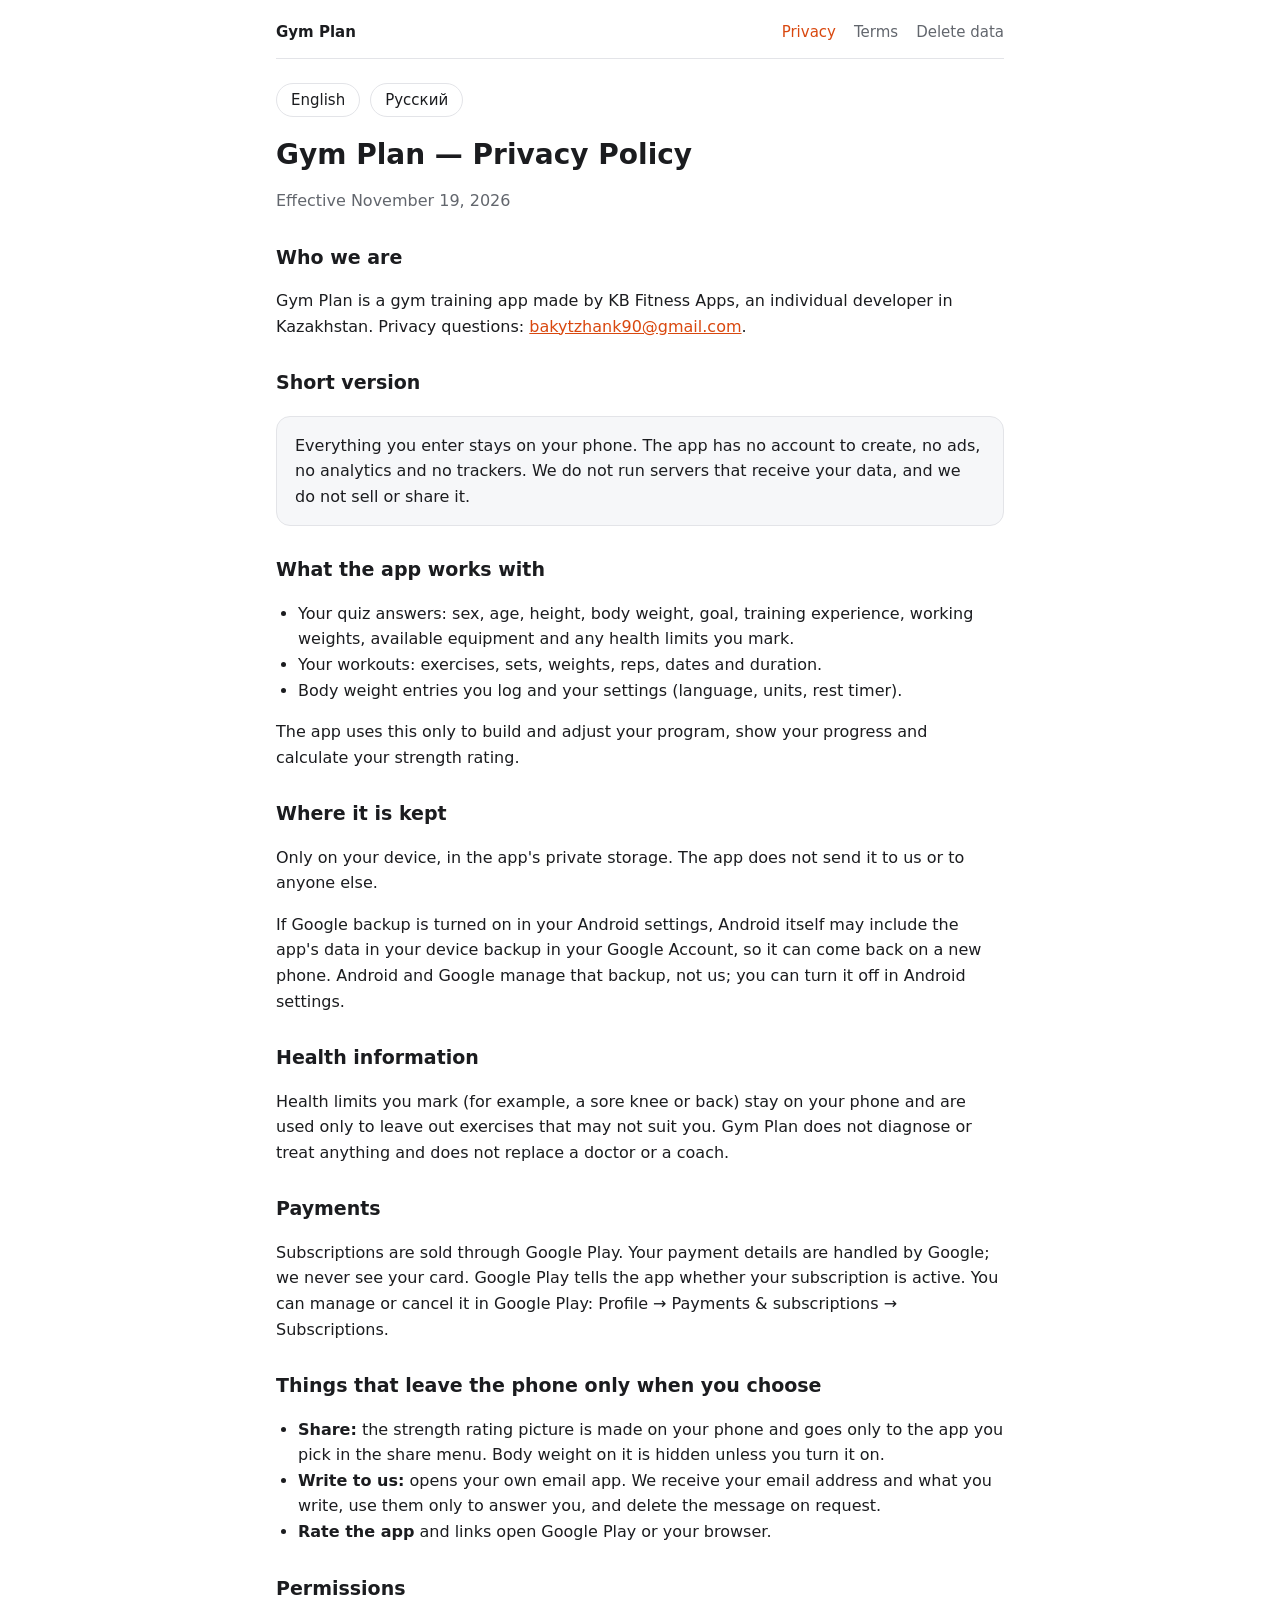
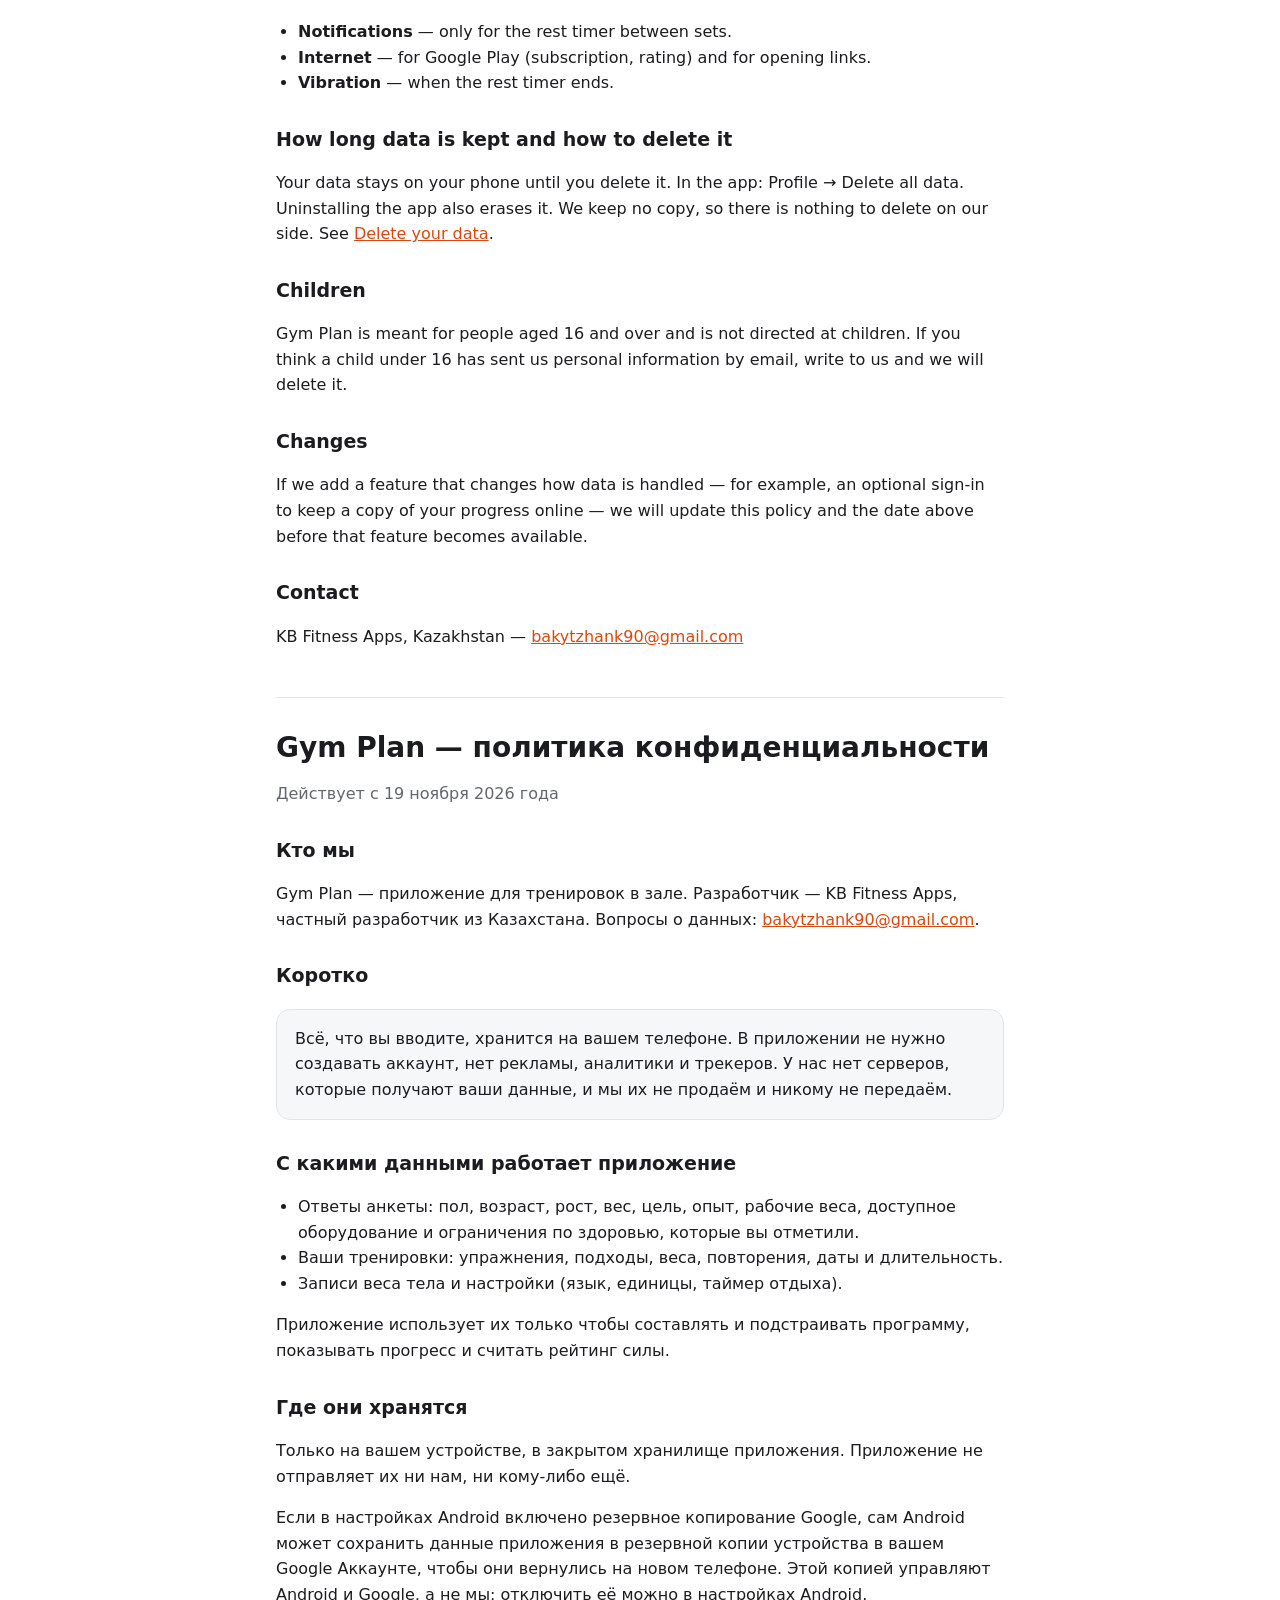
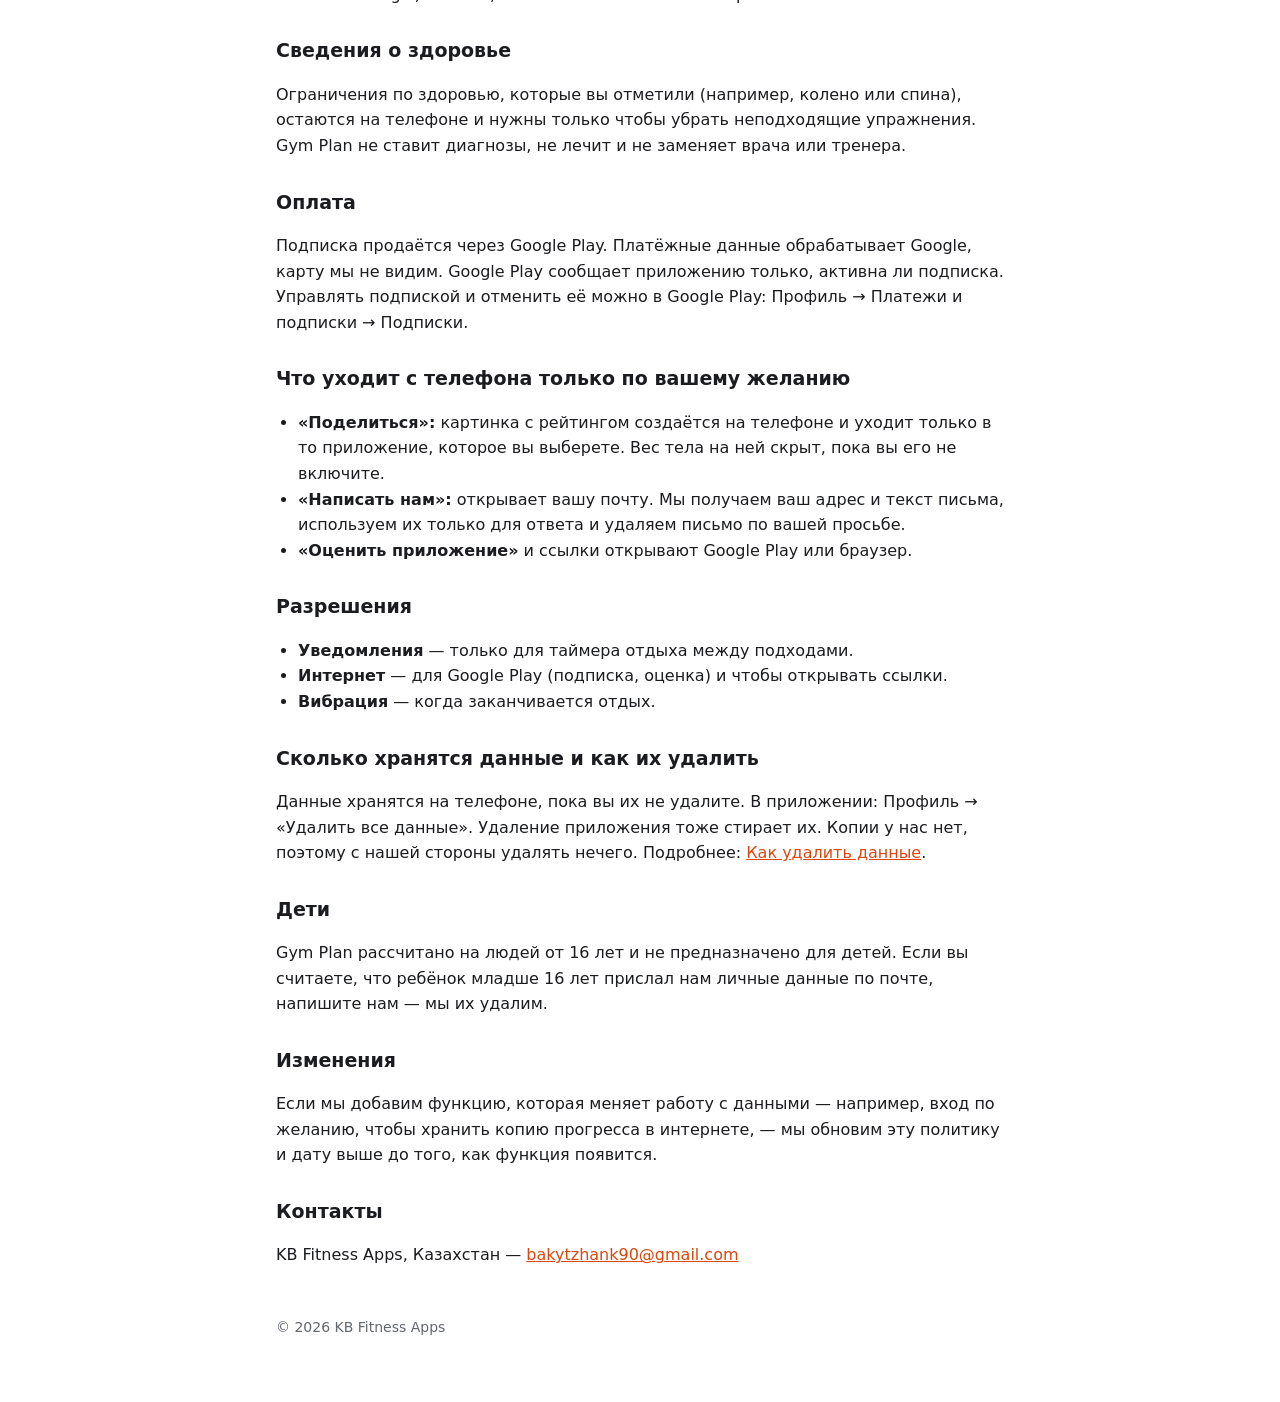
==== privacy.html @ f18977e0 "Privacy policy, terms of use and data deletion pages (English and Russian) Co-Authored-By: Claude Op" ====
<!doctype html>
<html lang="en">
<head>
<meta charset="utf-8">
<meta name="viewport" content="width=device-width, initial-scale=1">
<title>Gym Plan — Privacy Policy</title>
<meta name="description" content="How the Gym Plan app handles your data.">
<link rel="stylesheet" href="style.css">
</head>
<body>
<div class="wrap">
<header class="top">
  <a class="brand" href="./">Gym Plan</a>
  <a href="privacy.html" aria-current="page">Privacy</a>
  <a href="terms.html">Terms</a>
  <a href="delete.html">Delete data</a>
</header>

<nav class="lang"><a href="#en">English</a><a href="#ru">Русский</a></nav>

<article id="en" lang="en">
<h1>Gym Plan — Privacy Policy</h1>
<p class="muted">Effective November 19, 2026</p>

<h2>Who we are</h2>
<p>Gym Plan is a gym training app made by KB Fitness Apps, an individual developer in Kazakhstan. Privacy questions: <a href="mailto:bakytzhank90@gmail.com">bakytzhank90@gmail.com</a>.</p>

<h2>Short version</h2>
<div class="card">
<p>Everything you enter stays on your phone. The app has no account to create, no ads, no analytics and no trackers. We do not run servers that receive your data, and we do not sell or share it.</p>
</div>

<h2>What the app works with</h2>
<ul>
  <li>Your quiz answers: sex, age, height, body weight, goal, training experience, working weights, available equipment and any health limits you mark.</li>
  <li>Your workouts: exercises, sets, weights, reps, dates and duration.</li>
  <li>Body weight entries you log and your settings (language, units, rest timer).</li>
</ul>
<p>The app uses this only to build and adjust your program, show your progress and calculate your strength rating.</p>

<h2>Where it is kept</h2>
<p>Only on your device, in the app's private storage. The app does not send it to us or to anyone else.</p>
<p>If Google backup is turned on in your Android settings, Android itself may include the app's data in your device backup in your Google Account, so it can come back on a new phone. Android and Google manage that backup, not us; you can turn it off in Android settings.</p>

<h2>Health information</h2>
<p>Health limits you mark (for example, a sore knee or back) stay on your phone and are used only to leave out exercises that may not suit you. Gym Plan does not diagnose or treat anything and does not replace a doctor or a coach.</p>

<h2>Payments</h2>
<p>Subscriptions are sold through Google Play. Your payment details are handled by Google; we never see your card. Google Play tells the app whether your subscription is active. You can manage or cancel it in Google Play: Profile → Payments &amp; subscriptions → Subscriptions.</p>

<h2>Things that leave the phone only when you choose</h2>
<ul>
  <li><strong>Share:</strong> the strength rating picture is made on your phone and goes only to the app you pick in the share menu. Body weight on it is hidden unless you turn it on.</li>
  <li><strong>Write to us:</strong> opens your own email app. We receive your email address and what you write, use them only to answer you, and delete the message on request.</li>
  <li><strong>Rate the app</strong> and links open Google Play or your browser.</li>
</ul>

<h2>Permissions</h2>
<ul>
  <li><strong>Notifications</strong> — only for the rest timer between sets.</li>
  <li><strong>Internet</strong> — for Google Play (subscription, rating) and for opening links.</li>
  <li><strong>Vibration</strong> — when the rest timer ends.</li>
</ul>

<h2>How long data is kept and how to delete it</h2>
<p>Your data stays on your phone until you delete it. In the app: Profile → Delete all data. Uninstalling the app also erases it. We keep no copy, so there is nothing to delete on our side. See <a href="delete.html">Delete your data</a>.</p>

<h2>Children</h2>
<p>Gym Plan is meant for people aged 16 and over and is not directed at children. If you think a child under 16 has sent us personal information by email, write to us and we will delete it.</p>

<h2>Changes</h2>
<p>If we add a feature that changes how data is handled — for example, an optional sign-in to keep a copy of your progress online — we will update this policy and the date above before that feature becomes available.</p>

<h2>Contact</h2>
<p>KB Fitness Apps, Kazakhstan — <a href="mailto:bakytzhank90@gmail.com">bakytzhank90@gmail.com</a></p>
</article>

<hr>

<article id="ru" lang="ru">
<h1>Gym Plan — политика конфиденциальности</h1>
<p class="muted">Действует с 19 ноября 2026 года</p>

<h2>Кто мы</h2>
<p>Gym Plan — приложение для тренировок в зале. Разработчик — KB Fitness Apps, частный разработчик из Казахстана. Вопросы о данных: <a href="mailto:bakytzhank90@gmail.com">bakytzhank90@gmail.com</a>.</p>

<h2>Коротко</h2>
<div class="card">
<p>Всё, что вы вводите, хранится на вашем телефоне. В приложении не нужно создавать аккаунт, нет рекламы, аналитики и трекеров. У нас нет серверов, которые получают ваши данные, и мы их не продаём и никому не передаём.</p>
</div>

<h2>С какими данными работает приложение</h2>
<ul>
  <li>Ответы анкеты: пол, возраст, рост, вес, цель, опыт, рабочие веса, доступное оборудование и ограничения по здоровью, которые вы отметили.</li>
  <li>Ваши тренировки: упражнения, подходы, веса, повторения, даты и длительность.</li>
  <li>Записи веса тела и настройки (язык, единицы, таймер отдыха).</li>
</ul>
<p>Приложение использует их только чтобы составлять и подстраивать программу, показывать прогресс и считать рейтинг силы.</p>

<h2>Где они хранятся</h2>
<p>Только на вашем устройстве, в закрытом хранилище приложения. Приложение не отправляет их ни нам, ни кому-либо ещё.</p>
<p>Если в настройках Android включено резервное копирование Google, сам Android может сохранить данные приложения в резервной копии устройства в вашем Google Аккаунте, чтобы они вернулись на новом телефоне. Этой копией управляют Android и Google, а не мы; отключить её можно в настройках Android.</p>

<h2>Сведения о здоровье</h2>
<p>Ограничения по здоровью, которые вы отметили (например, колено или спина), остаются на телефоне и нужны только чтобы убрать неподходящие упражнения. Gym Plan не ставит диагнозы, не лечит и не заменяет врача или тренера.</p>

<h2>Оплата</h2>
<p>Подписка продаётся через Google Play. Платёжные данные обрабатывает Google, карту мы не видим. Google Play сообщает приложению только, активна ли подписка. Управлять подпиской и отменить её можно в Google Play: Профиль → Платежи и подписки → Подписки.</p>

<h2>Что уходит с телефона только по вашему желанию</h2>
<ul>
  <li><strong>«Поделиться»:</strong> картинка с рейтингом создаётся на телефоне и уходит только в то приложение, которое вы выберете. Вес тела на ней скрыт, пока вы его не включите.</li>
  <li><strong>«Написать нам»:</strong> открывает вашу почту. Мы получаем ваш адрес и текст письма, используем их только для ответа и удаляем письмо по вашей просьбе.</li>
  <li><strong>«Оценить приложение»</strong> и ссылки открывают Google Play или браузер.</li>
</ul>

<h2>Разрешения</h2>
<ul>
  <li><strong>Уведомления</strong> — только для таймера отдыха между подходами.</li>
  <li><strong>Интернет</strong> — для Google Play (подписка, оценка) и чтобы открывать ссылки.</li>
  <li><strong>Вибрация</strong> — когда заканчивается отдых.</li>
</ul>

<h2>Сколько хранятся данные и как их удалить</h2>
<p>Данные хранятся на телефоне, пока вы их не удалите. В приложении: Профиль → «Удалить все данные». Удаление приложения тоже стирает их. Копии у нас нет, поэтому с нашей стороны удалять нечего. Подробнее: <a href="delete.html#ru">Как удалить данные</a>.</p>

<h2>Дети</h2>
<p>Gym Plan рассчитано на людей от 16 лет и не предназначено для детей. Если вы считаете, что ребёнок младше 16 лет прислал нам личные данные по почте, напишите нам — мы их удалим.</p>

<h2>Изменения</h2>
<p>Если мы добавим функцию, которая меняет работу с данными — например, вход по желанию, чтобы хранить копию прогресса в интернете, — мы обновим эту политику и дату выше до того, как функция появится.</p>

<h2>Контакты</h2>
<p>KB Fitness Apps, Казахстан — <a href="mailto:bakytzhank90@gmail.com">bakytzhank90@gmail.com</a></p>
</article>

<footer>© 2026 KB Fitness Apps</footer>
</div>
</body>
</html>
---- style.css ----
:root {
  color-scheme: light dark;
  --bg: #ffffff;
  --fg: #1b1c1f;
  --muted: #62666d;
  --line: #e3e4e8;
  --card: #f6f7f9;
  --acc: #d9480f;
}
@media (prefers-color-scheme: dark) {
  :root {
    --bg: #0f1013;
    --fg: #ececee;
    --muted: #a2a6ae;
    --line: #2a2c31;
    --card: #17191d;
    --acc: #ff8a4c;
  }
}
* { box-sizing: border-box; }
html { -webkit-text-size-adjust: 100%; }
body {
  margin: 0;
  background: var(--bg);
  color: var(--fg);
  font: 16px/1.6 system-ui, -apple-system, "Segoe UI", Roboto, sans-serif;
}
.wrap { max-width: 760px; margin: 0 auto; padding: 20px 16px 64px; }
header.top {
  display: flex; flex-wrap: wrap; align-items: center; gap: 8px 18px;
  padding-bottom: 14px; border-bottom: 1px solid var(--line); margin-bottom: 24px;
}
header.top .brand { font-weight: 800; color: var(--fg); text-decoration: none; margin-right: auto; }
header.top a { color: var(--muted); text-decoration: none; font-size: 15px; }
header.top a[aria-current="page"] { color: var(--acc); }
h1 { font-size: 28px; line-height: 1.25; margin: 0 0 6px; }
h2 { font-size: 19px; margin: 28px 0 6px; }
p, li { overflow-wrap: anywhere; }
ul { padding-left: 22px; }
a { color: var(--acc); }
.muted { color: var(--muted); }
.lang { display: flex; gap: 10px; margin: 0 0 20px; }
.lang a {
  border: 1px solid var(--line); border-radius: 999px; padding: 4px 14px;
  text-decoration: none; color: var(--fg); font-size: 15px;
}
.card { background: var(--card); border: 1px solid var(--line); border-radius: 14px; padding: 16px 18px; margin: 18px 0; }
.card p { margin: 0; }
.links { display: grid; gap: 10px; margin: 22px 0; padding: 0; list-style: none; }
.links a {
  display: block; padding: 14px 16px; border: 1px solid var(--line); border-radius: 12px;
  text-decoration: none; color: var(--fg); background: var(--card);
}
.links small { display: block; color: var(--muted); }
hr { border: 0; border-top: 1px solid var(--line); margin: 48px 0 32px; }
footer { margin-top: 48px; color: var(--muted); font-size: 14px; }
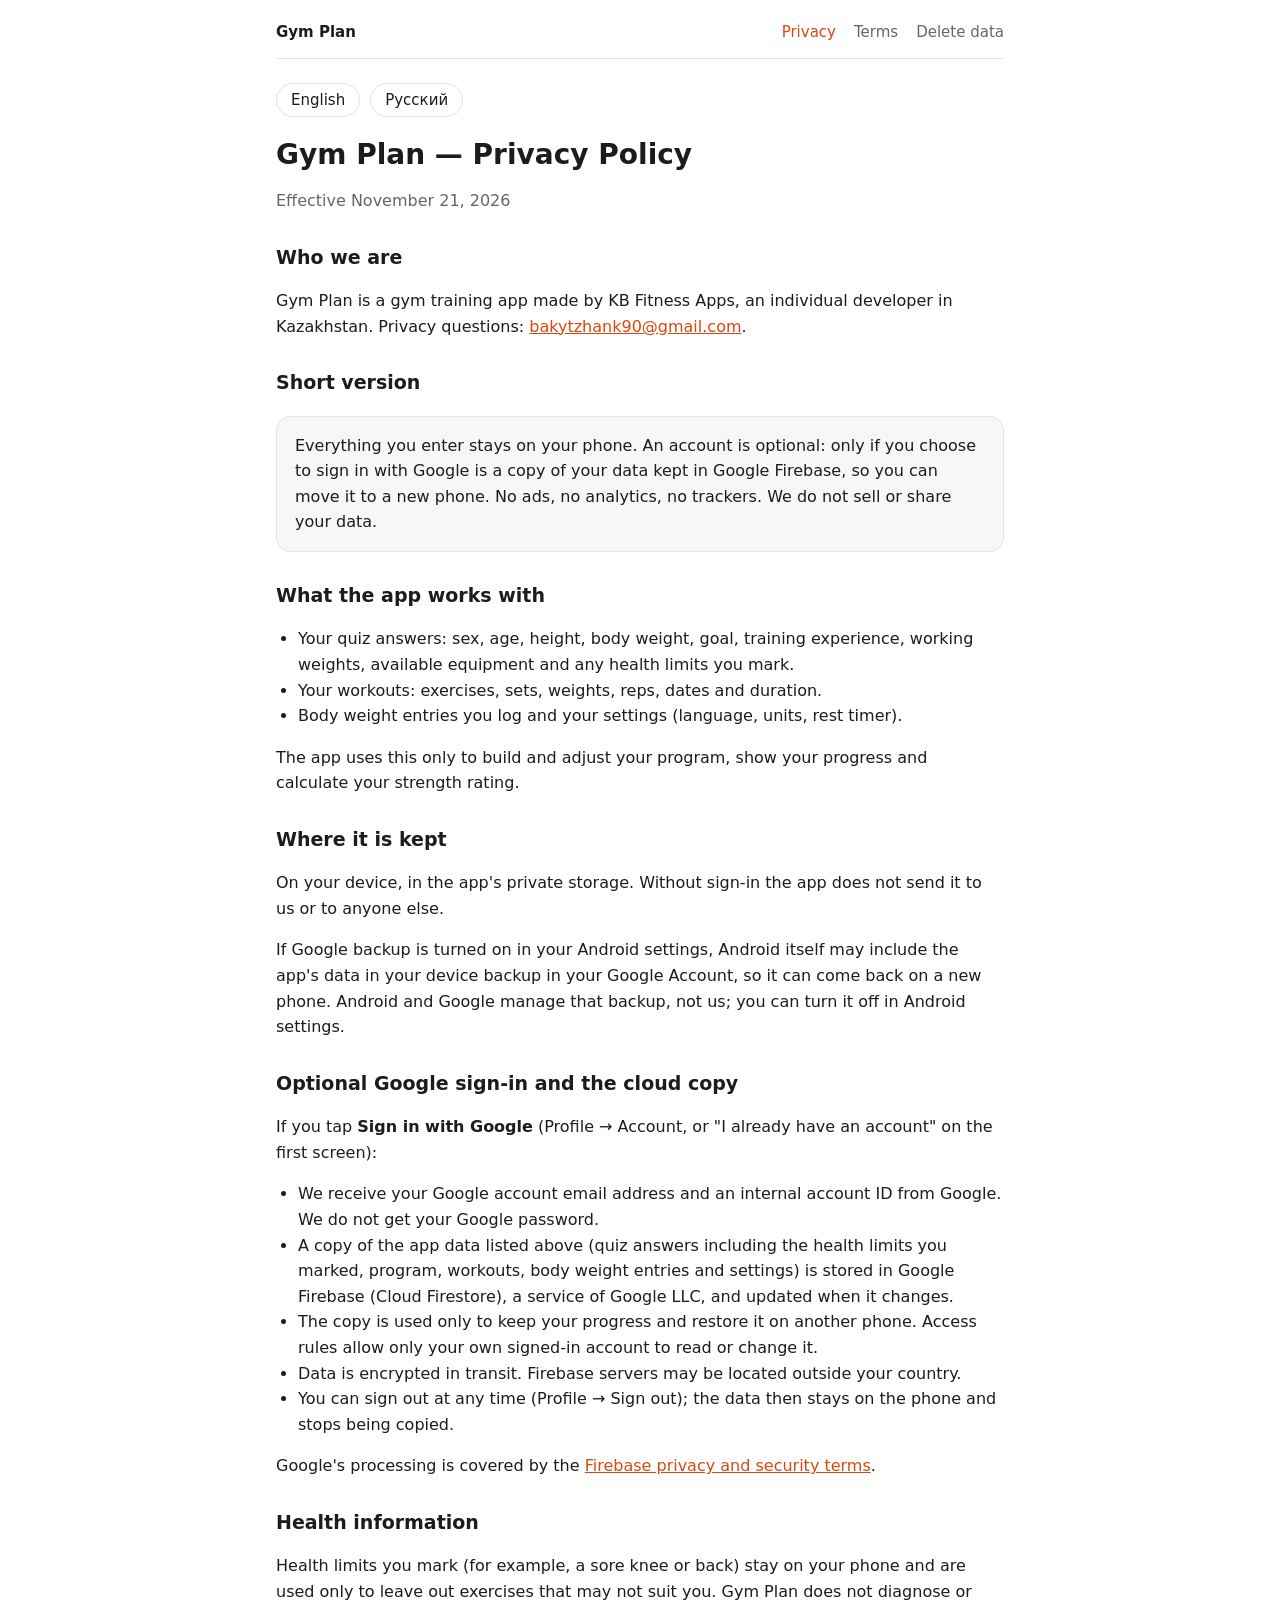
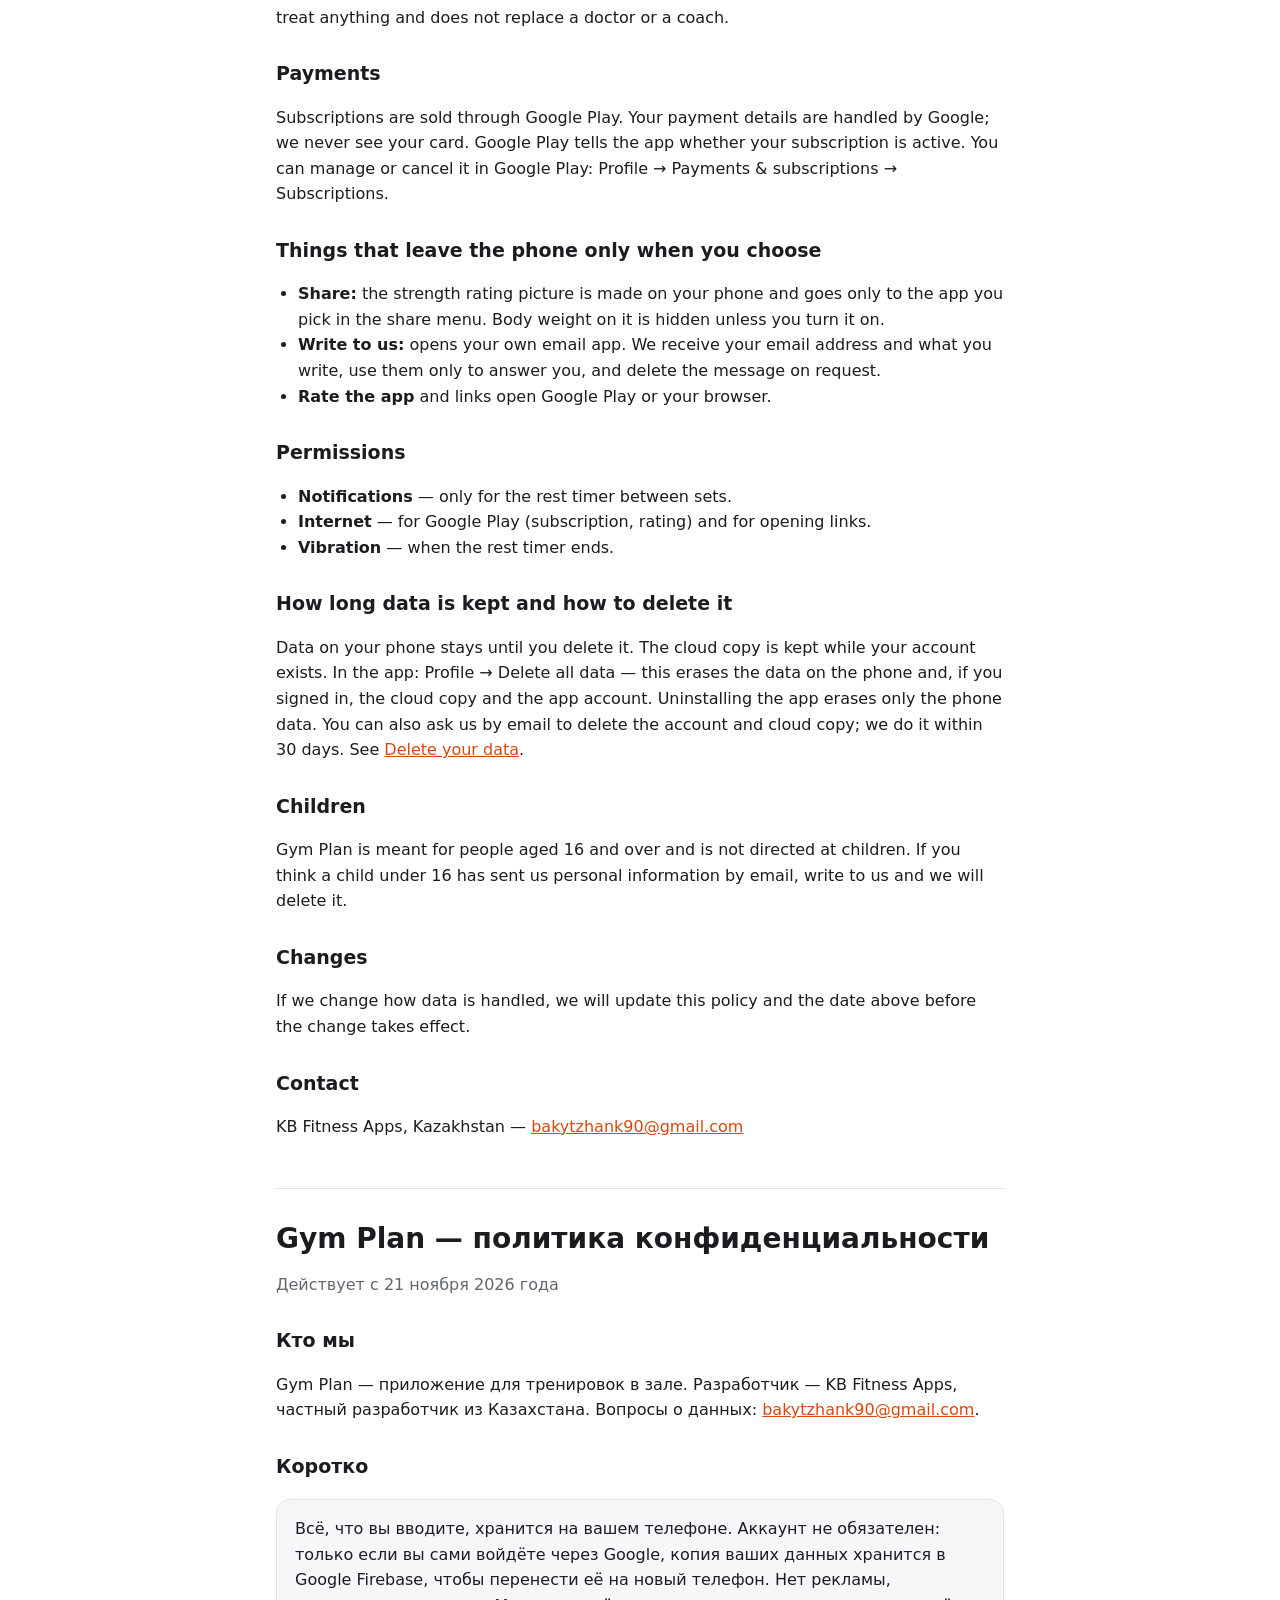
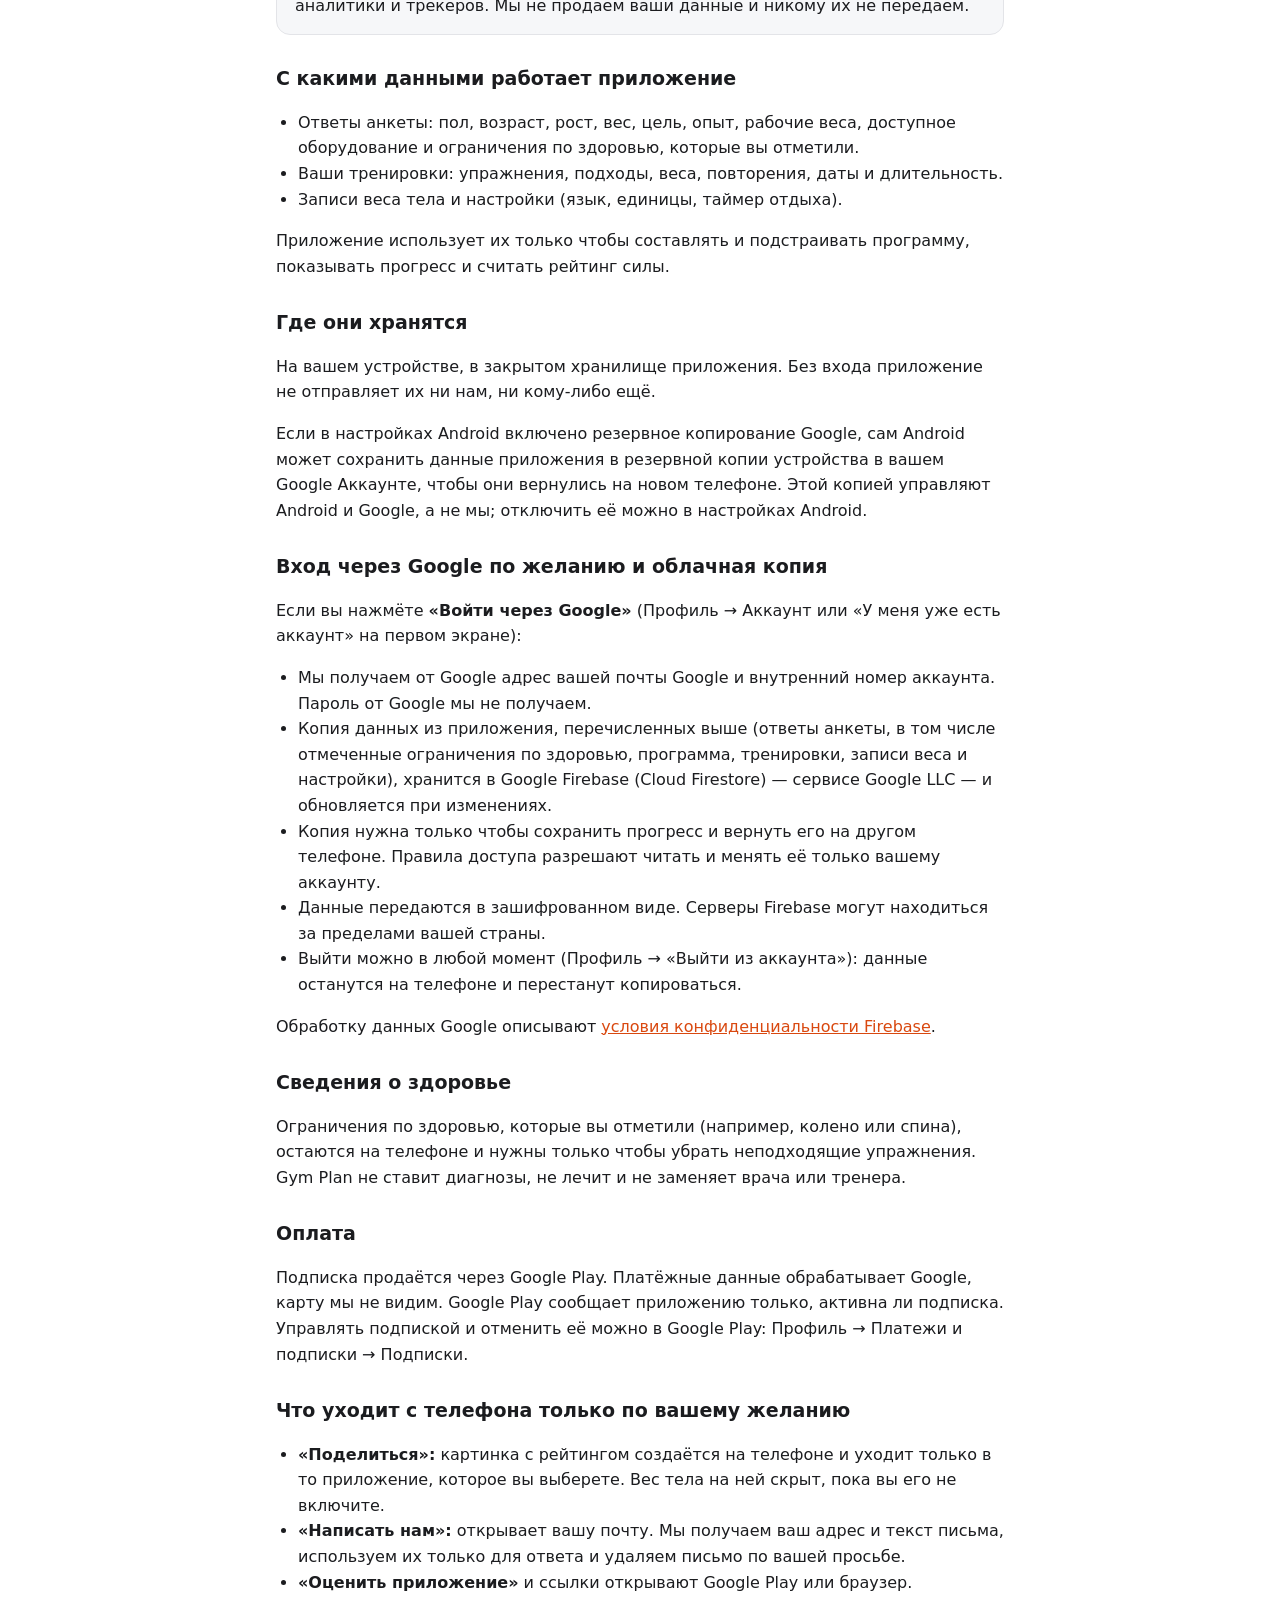
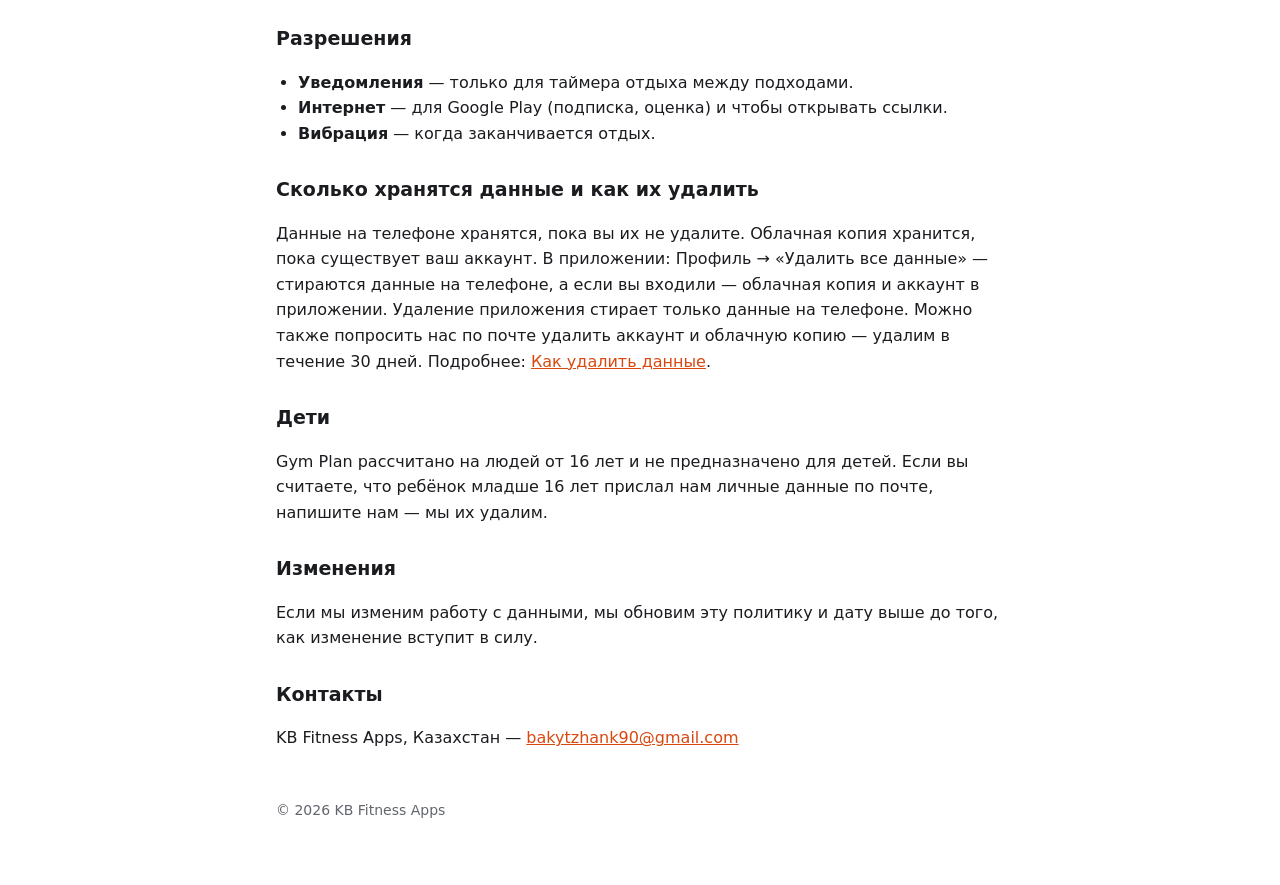
==== commit ccf3f108: "Privacy, terms and deletion pages for the optional Google sign-in and cloud copy Co-Authored-By: Cla" ====
--- a/privacy.html
+++ b/privacy.html
@@ -20,14 +20,14 @@
 
 <article id="en" lang="en">
 <h1>Gym Plan — Privacy Policy</h1>
-<p class="muted">Effective November 19, 2026</p>
+<p class="muted">Effective November 21, 2026</p>
 
 <h2>Who we are</h2>
 <p>Gym Plan is a gym training app made by KB Fitness Apps, an individual developer in Kazakhstan. Privacy questions: <a href="mailto:bakytzhank90@gmail.com">bakytzhank90@gmail.com</a>.</p>
 
 <h2>Short version</h2>
 <div class="card">
-<p>Everything you enter stays on your phone. The app has no account to create, no ads, no analytics and no trackers. We do not run servers that receive your data, and we do not sell or share it.</p>
+<p>Everything you enter stays on your phone. An account is optional: only if you choose to sign in with Google is a copy of your data kept in Google Firebase, so you can move it to a new phone. No ads, no analytics, no trackers. We do not sell or share your data.</p>
 </div>
 
 <h2>What the app works with</h2>
@@ -39,8 +39,19 @@
 <p>The app uses this only to build and adjust your program, show your progress and calculate your strength rating.</p>
 
 <h2>Where it is kept</h2>
-<p>Only on your device, in the app's private storage. The app does not send it to us or to anyone else.</p>
+<p>On your device, in the app's private storage. Without sign-in the app does not send it to us or to anyone else.</p>
 <p>If Google backup is turned on in your Android settings, Android itself may include the app's data in your device backup in your Google Account, so it can come back on a new phone. Android and Google manage that backup, not us; you can turn it off in Android settings.</p>
+
+<h2>Optional Google sign-in and the cloud copy</h2>
+<p>If you tap <strong>Sign in with Google</strong> (Profile → Account, or "I already have an account" on the first screen):</p>
+<ul>
+  <li>We receive your Google account email address and an internal account ID from Google. We do not get your Google password.</li>
+  <li>A copy of the app data listed above (quiz answers including the health limits you marked, program, workouts, body weight entries and settings) is stored in Google Firebase (Cloud Firestore), a service of Google LLC, and updated when it changes.</li>
+  <li>The copy is used only to keep your progress and restore it on another phone. Access rules allow only your own signed-in account to read or change it.</li>
+  <li>Data is encrypted in transit. Firebase servers may be located outside your country.</li>
+  <li>You can sign out at any time (Profile → Sign out); the data then stays on the phone and stops being copied.</li>
+</ul>
+<p>Google's processing is covered by the <a href="https://firebase.google.com/support/privacy">Firebase privacy and security terms</a>.</p>
 
 <h2>Health information</h2>
 <p>Health limits you mark (for example, a sore knee or back) stay on your phone and are used only to leave out exercises that may not suit you. Gym Plan does not diagnose or treat anything and does not replace a doctor or a coach.</p>
@@ -63,13 +74,13 @@
 </ul>
 
 <h2>How long data is kept and how to delete it</h2>
-<p>Your data stays on your phone until you delete it. In the app: Profile → Delete all data. Uninstalling the app also erases it. We keep no copy, so there is nothing to delete on our side. See <a href="delete.html">Delete your data</a>.</p>
+<p>Data on your phone stays until you delete it. The cloud copy is kept while your account exists. In the app: Profile → Delete all data — this erases the data on the phone and, if you signed in, the cloud copy and the app account. Uninstalling the app erases only the phone data. You can also ask us by email to delete the account and cloud copy; we do it within 30 days. See <a href="delete.html">Delete your data</a>.</p>
 
 <h2>Children</h2>
 <p>Gym Plan is meant for people aged 16 and over and is not directed at children. If you think a child under 16 has sent us personal information by email, write to us and we will delete it.</p>
 
 <h2>Changes</h2>
-<p>If we add a feature that changes how data is handled — for example, an optional sign-in to keep a copy of your progress online — we will update this policy and the date above before that feature becomes available.</p>
+<p>If we change how data is handled, we will update this policy and the date above before the change takes effect.</p>
 
 <h2>Contact</h2>
 <p>KB Fitness Apps, Kazakhstan — <a href="mailto:bakytzhank90@gmail.com">bakytzhank90@gmail.com</a></p>
@@ -79,14 +90,14 @@
 
 <article id="ru" lang="ru">
 <h1>Gym Plan — политика конфиденциальности</h1>
-<p class="muted">Действует с 19 ноября 2026 года</p>
+<p class="muted">Действует с 21 ноября 2026 года</p>
 
 <h2>Кто мы</h2>
 <p>Gym Plan — приложение для тренировок в зале. Разработчик — KB Fitness Apps, частный разработчик из Казахстана. Вопросы о данных: <a href="mailto:bakytzhank90@gmail.com">bakytzhank90@gmail.com</a>.</p>
 
 <h2>Коротко</h2>
 <div class="card">
-<p>Всё, что вы вводите, хранится на вашем телефоне. В приложении не нужно создавать аккаунт, нет рекламы, аналитики и трекеров. У нас нет серверов, которые получают ваши данные, и мы их не продаём и никому не передаём.</p>
+<p>Всё, что вы вводите, хранится на вашем телефоне. Аккаунт не обязателен: только если вы сами войдёте через Google, копия ваших данных хранится в Google Firebase, чтобы перенести её на новый телефон. Нет рекламы, аналитики и трекеров. Мы не продаём ваши данные и никому их не передаём.</p>
 </div>
 
 <h2>С какими данными работает приложение</h2>
@@ -98,8 +109,19 @@
 <p>Приложение использует их только чтобы составлять и подстраивать программу, показывать прогресс и считать рейтинг силы.</p>
 
 <h2>Где они хранятся</h2>
-<p>Только на вашем устройстве, в закрытом хранилище приложения. Приложение не отправляет их ни нам, ни кому-либо ещё.</p>
+<p>На вашем устройстве, в закрытом хранилище приложения. Без входа приложение не отправляет их ни нам, ни кому-либо ещё.</p>
 <p>Если в настройках Android включено резервное копирование Google, сам Android может сохранить данные приложения в резервной копии устройства в вашем Google Аккаунте, чтобы они вернулись на новом телефоне. Этой копией управляют Android и Google, а не мы; отключить её можно в настройках Android.</p>
+
+<h2>Вход через Google по желанию и облачная копия</h2>
+<p>Если вы нажмёте <strong>«Войти через Google»</strong> (Профиль → Аккаунт или «У меня уже есть аккаунт» на первом экране):</p>
+<ul>
+  <li>Мы получаем от Google адрес вашей почты Google и внутренний номер аккаунта. Пароль от Google мы не получаем.</li>
+  <li>Копия данных из приложения, перечисленных выше (ответы анкеты, в том числе отмеченные ограничения по здоровью, программа, тренировки, записи веса и настройки), хранится в Google Firebase (Cloud Firestore) — сервисе Google LLC — и обновляется при изменениях.</li>
+  <li>Копия нужна только чтобы сохранить прогресс и вернуть его на другом телефоне. Правила доступа разрешают читать и менять её только вашему аккаунту.</li>
+  <li>Данные передаются в зашифрованном виде. Серверы Firebase могут находиться за пределами вашей страны.</li>
+  <li>Выйти можно в любой момент (Профиль → «Выйти из аккаунта»): данные останутся на телефоне и перестанут копироваться.</li>
+</ul>
+<p>Обработку данных Google описывают <a href="https://firebase.google.com/support/privacy">условия конфиденциальности Firebase</a>.</p>
 
 <h2>Сведения о здоровье</h2>
 <p>Ограничения по здоровью, которые вы отметили (например, колено или спина), остаются на телефоне и нужны только чтобы убрать неподходящие упражнения. Gym Plan не ставит диагнозы, не лечит и не заменяет врача или тренера.</p>
@@ -122,13 +144,13 @@
 </ul>
 
 <h2>Сколько хранятся данные и как их удалить</h2>
-<p>Данные хранятся на телефоне, пока вы их не удалите. В приложении: Профиль → «Удалить все данные». Удаление приложения тоже стирает их. Копии у нас нет, поэтому с нашей стороны удалять нечего. Подробнее: <a href="delete.html#ru">Как удалить данные</a>.</p>
+<p>Данные на телефоне хранятся, пока вы их не удалите. Облачная копия хранится, пока существует ваш аккаунт. В приложении: Профиль → «Удалить все данные» — стираются данные на телефоне, а если вы входили — облачная копия и аккаунт в приложении. Удаление приложения стирает только данные на телефоне. Можно также попросить нас по почте удалить аккаунт и облачную копию — удалим в течение 30 дней. Подробнее: <a href="delete.html#ru">Как удалить данные</a>.</p>
 
 <h2>Дети</h2>
 <p>Gym Plan рассчитано на людей от 16 лет и не предназначено для детей. Если вы считаете, что ребёнок младше 16 лет прислал нам личные данные по почте, напишите нам — мы их удалим.</p>
 
 <h2>Изменения</h2>
-<p>Если мы добавим функцию, которая меняет работу с данными — например, вход по желанию, чтобы хранить копию прогресса в интернете, — мы обновим эту политику и дату выше до того, как функция появится.</p>
+<p>Если мы изменим работу с данными, мы обновим эту политику и дату выше до того, как изменение вступит в силу.</p>
 
 <h2>Контакты</h2>
 <p>KB Fitness Apps, Казахстан — <a href="mailto:bakytzhank90@gmail.com">bakytzhank90@gmail.com</a></p>
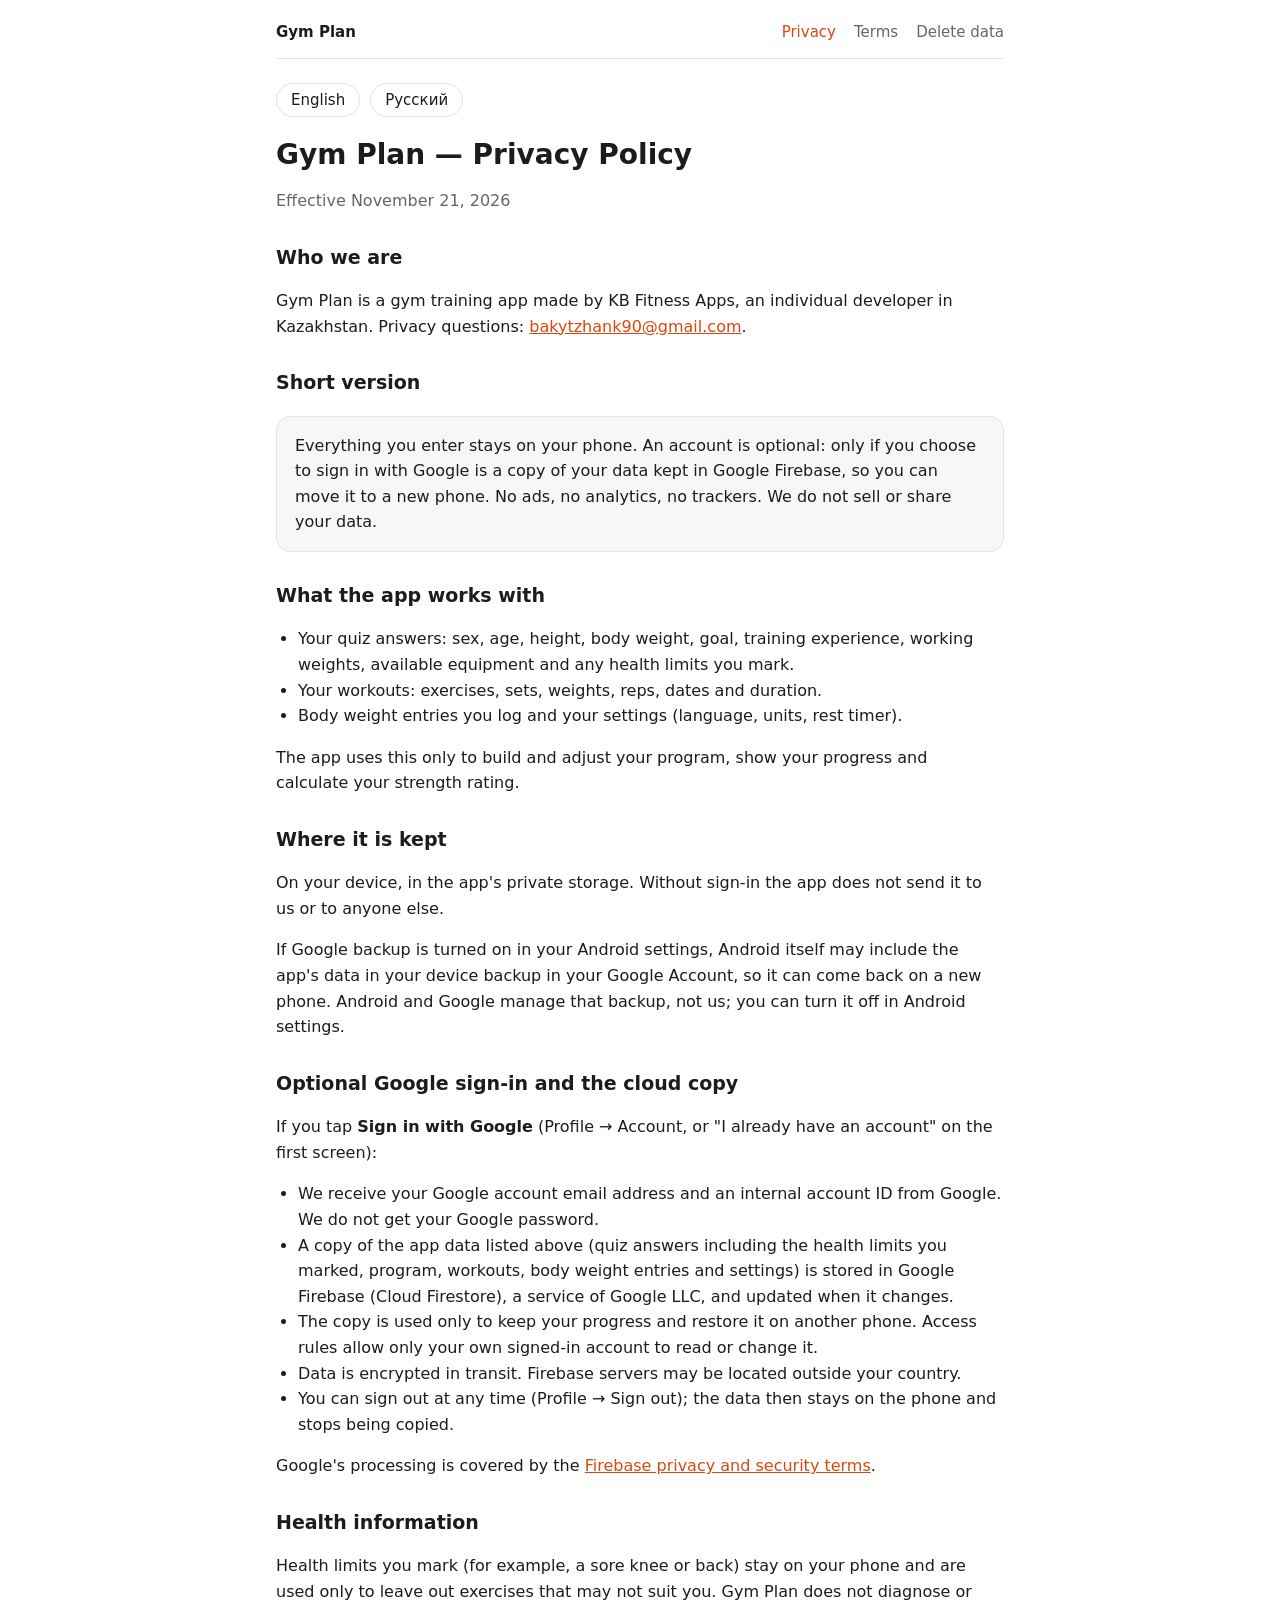
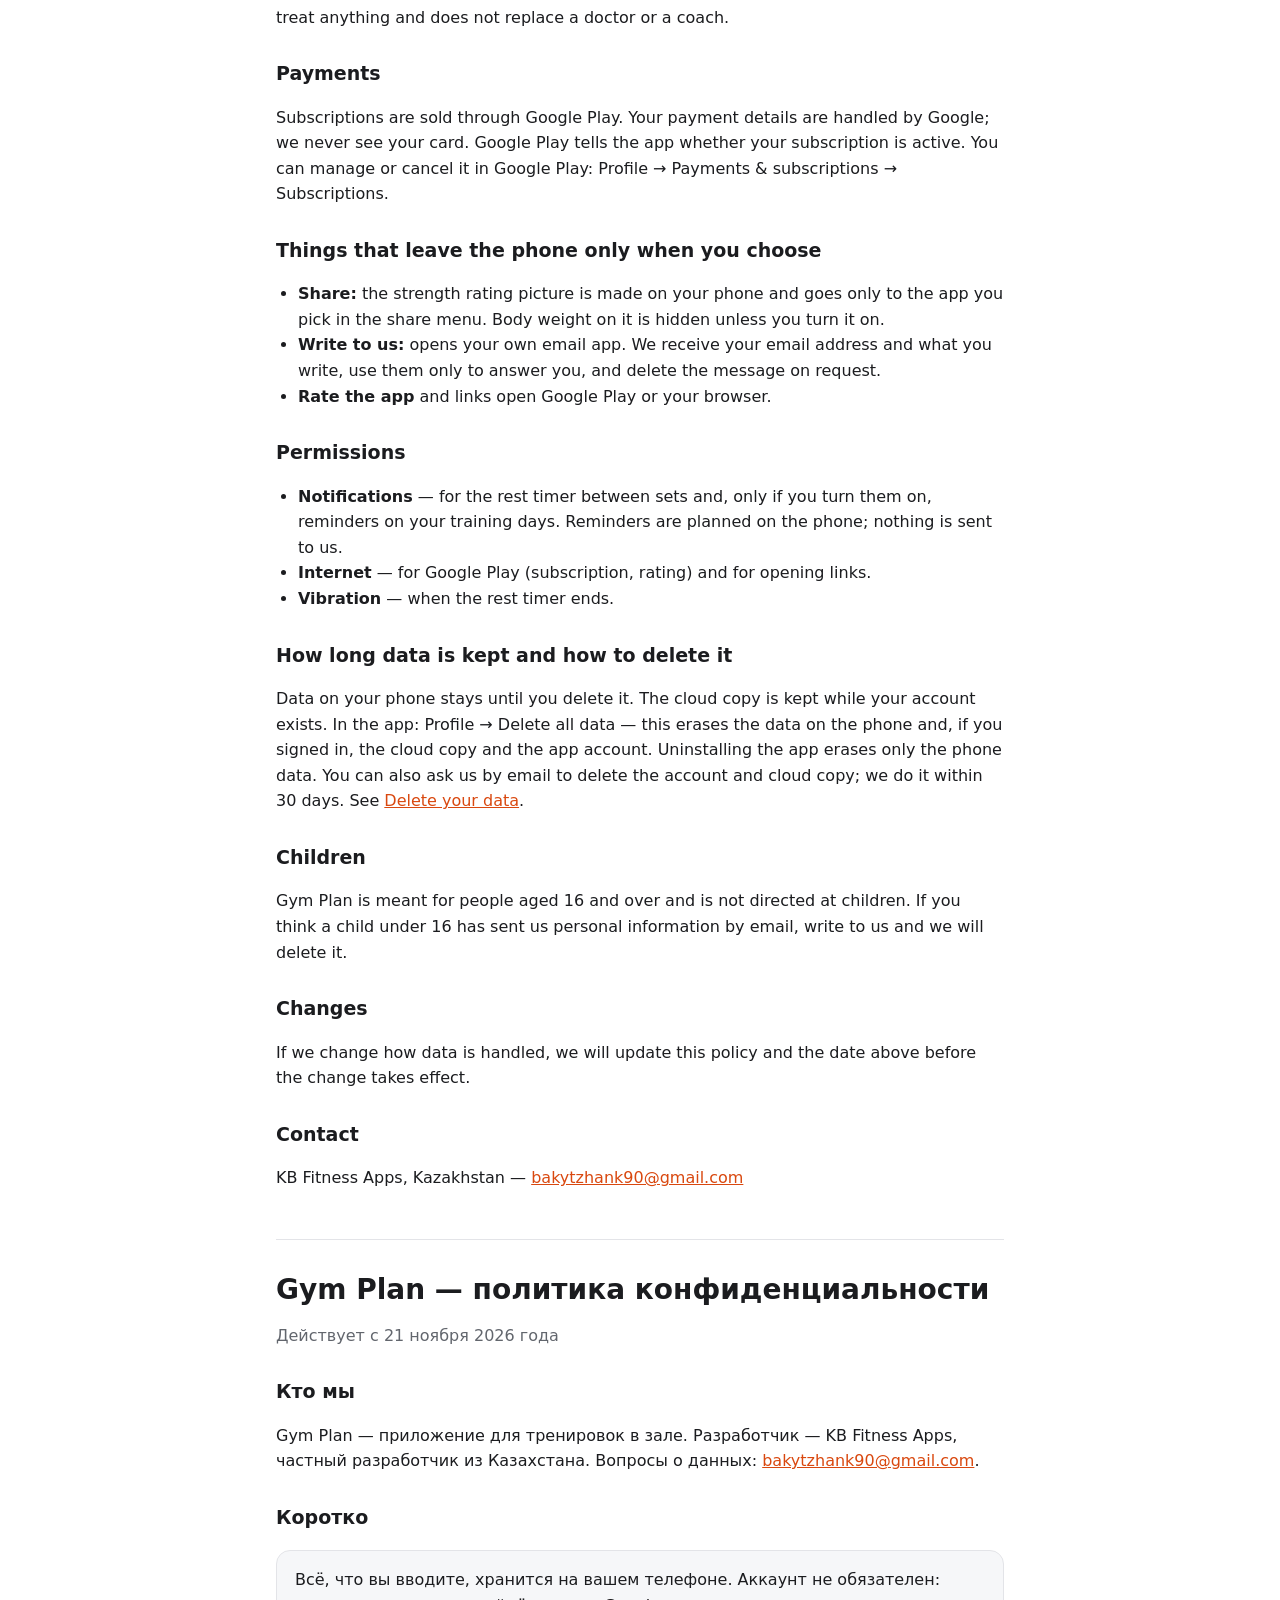
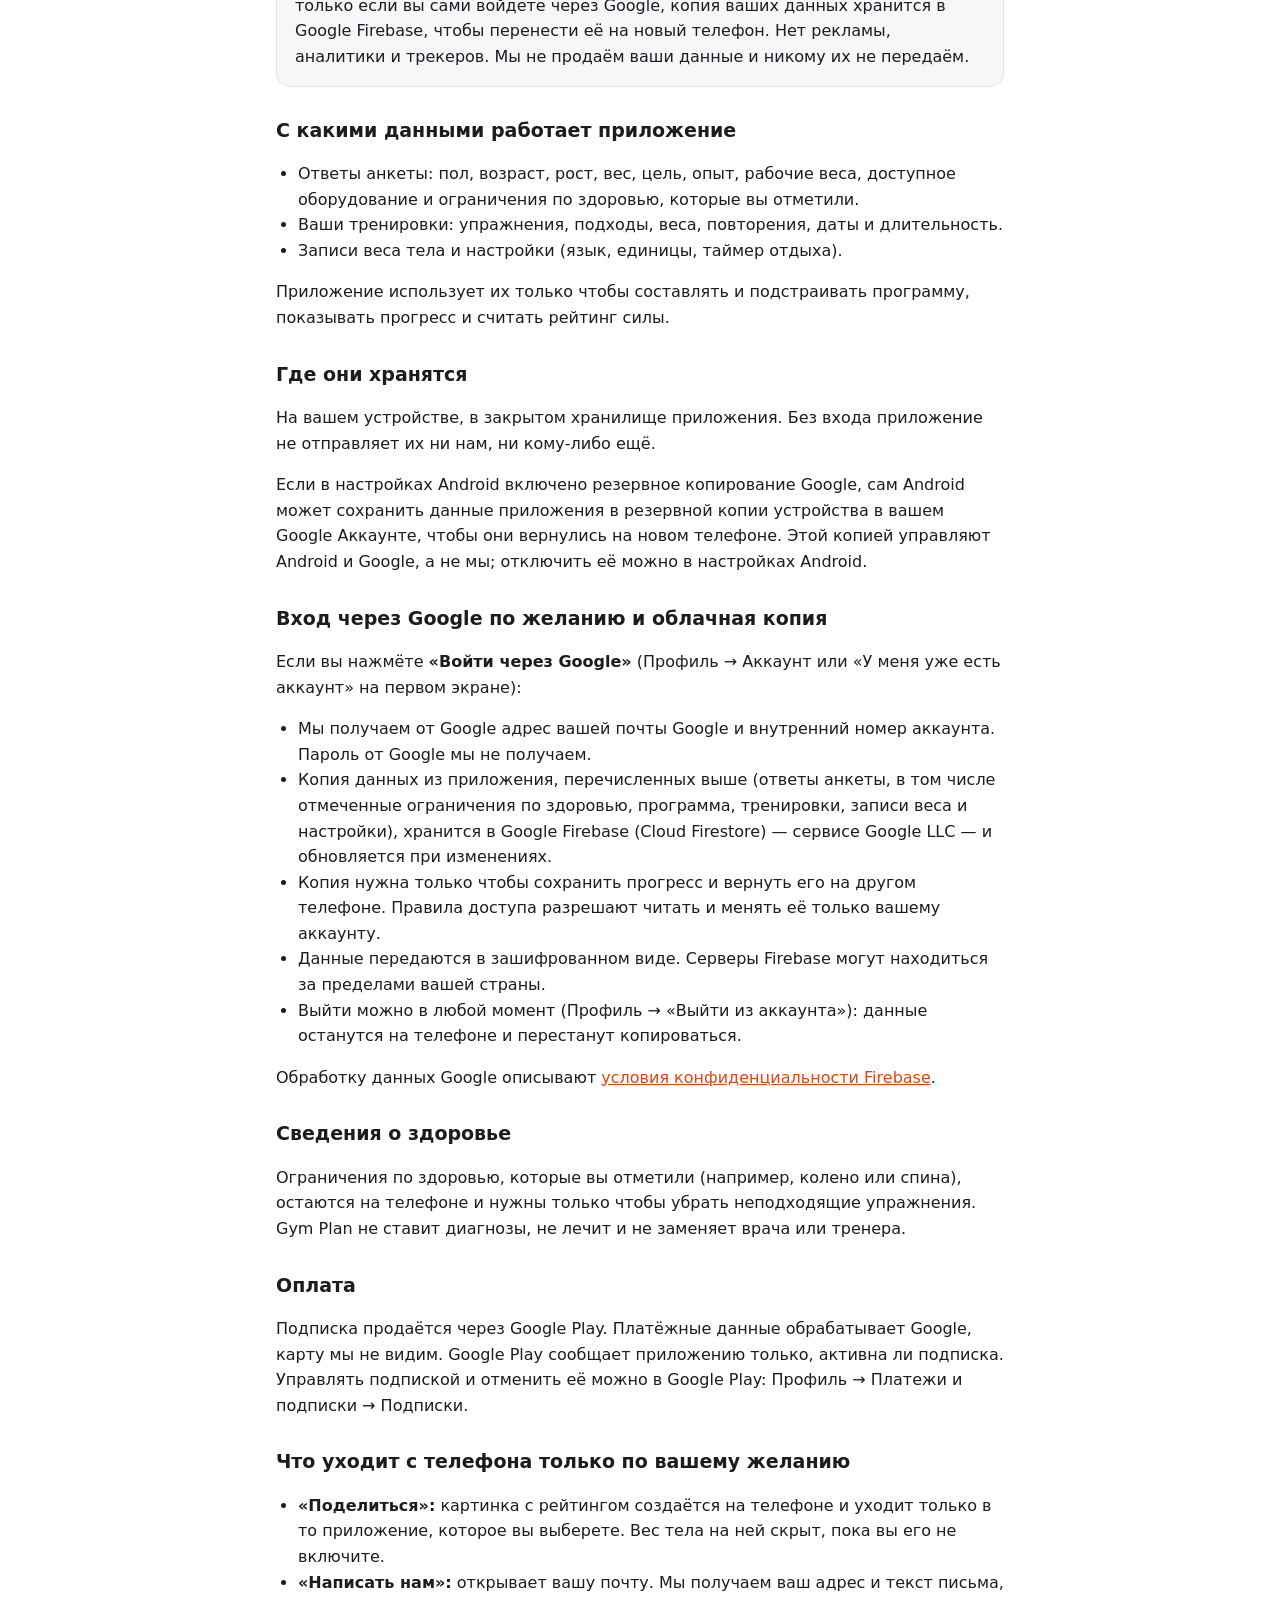
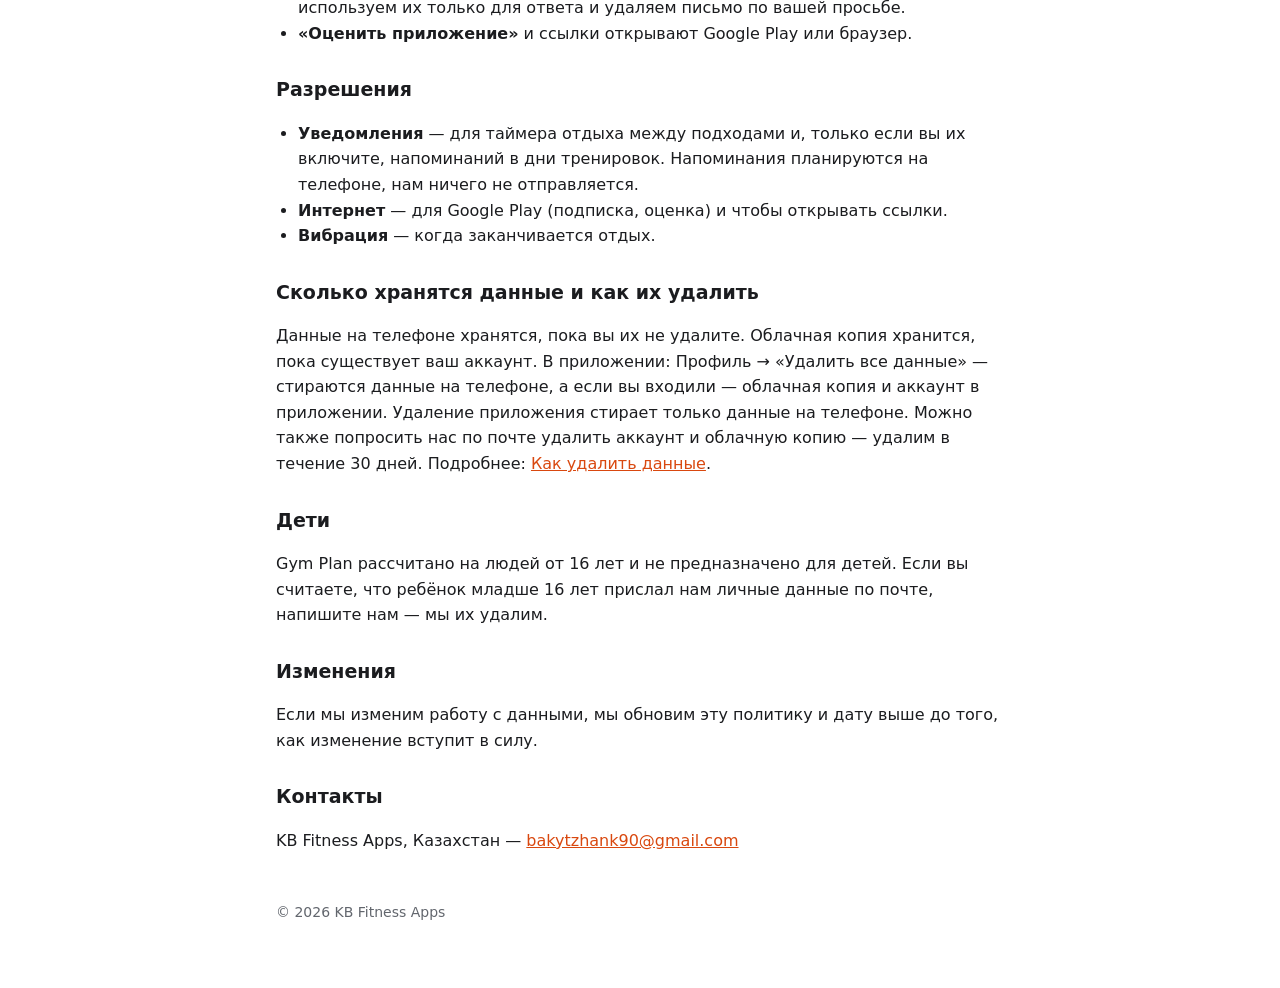
==== commit c675b1c2: "Privacy: workout reminders under notifications Co-Authored-By: Claude Opus 5.5 <noreply@anthropic.co" ====
--- a/privacy.html
+++ b/privacy.html
@@ -68,7 +68,7 @@
 
 <h2>Permissions</h2>
 <ul>
-  <li><strong>Notifications</strong> — only for the rest timer between sets.</li>
+  <li><strong>Notifications</strong> — for the rest timer between sets and, only if you turn them on, reminders on your training days. Reminders are planned on the phone; nothing is sent to us.</li>
   <li><strong>Internet</strong> — for Google Play (subscription, rating) and for opening links.</li>
   <li><strong>Vibration</strong> — when the rest timer ends.</li>
 </ul>
@@ -138,7 +138,7 @@
 
 <h2>Разрешения</h2>
 <ul>
-  <li><strong>Уведомления</strong> — только для таймера отдыха между подходами.</li>
+  <li><strong>Уведомления</strong> — для таймера отдыха между подходами и, только если вы их включите, напоминаний в дни тренировок. Напоминания планируются на телефоне, нам ничего не отправляется.</li>
   <li><strong>Интернет</strong> — для Google Play (подписка, оценка) и чтобы открывать ссылки.</li>
   <li><strong>Вибрация</strong> — когда заканчивается отдых.</li>
 </ul>
